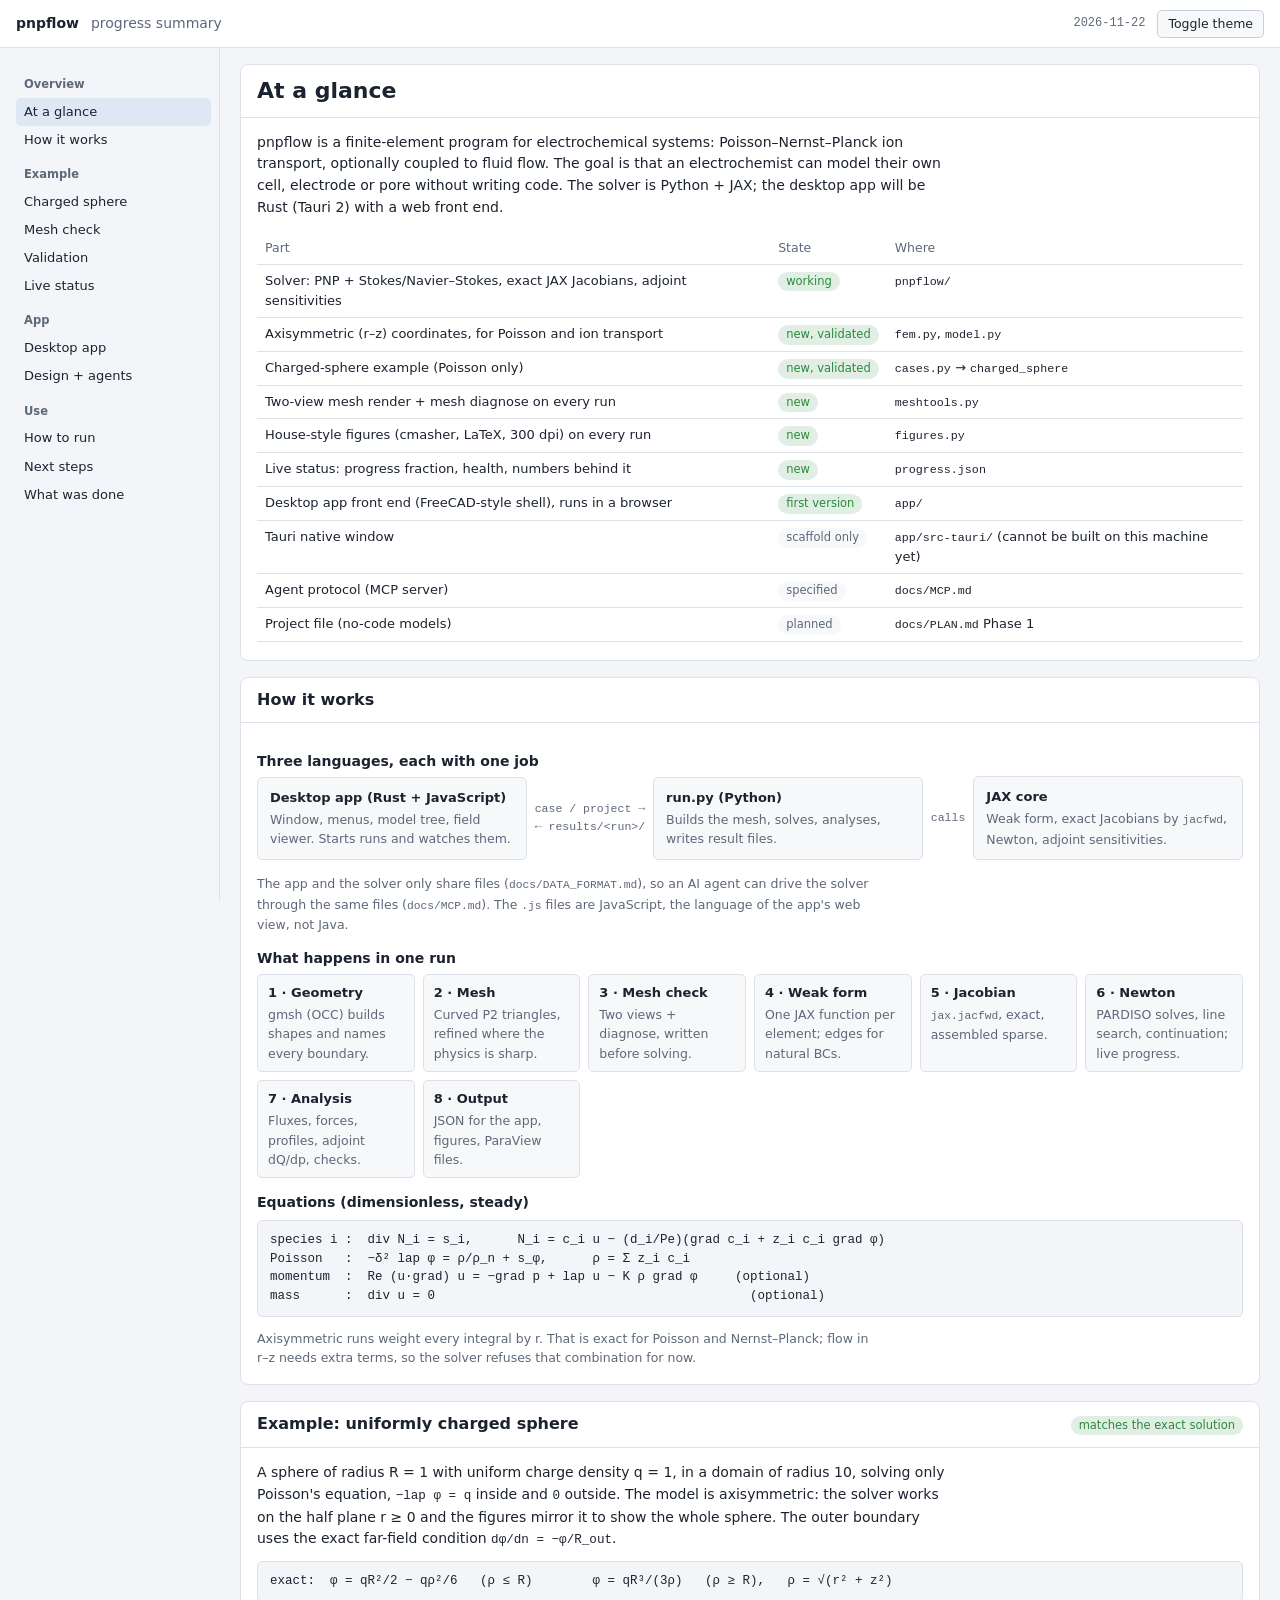
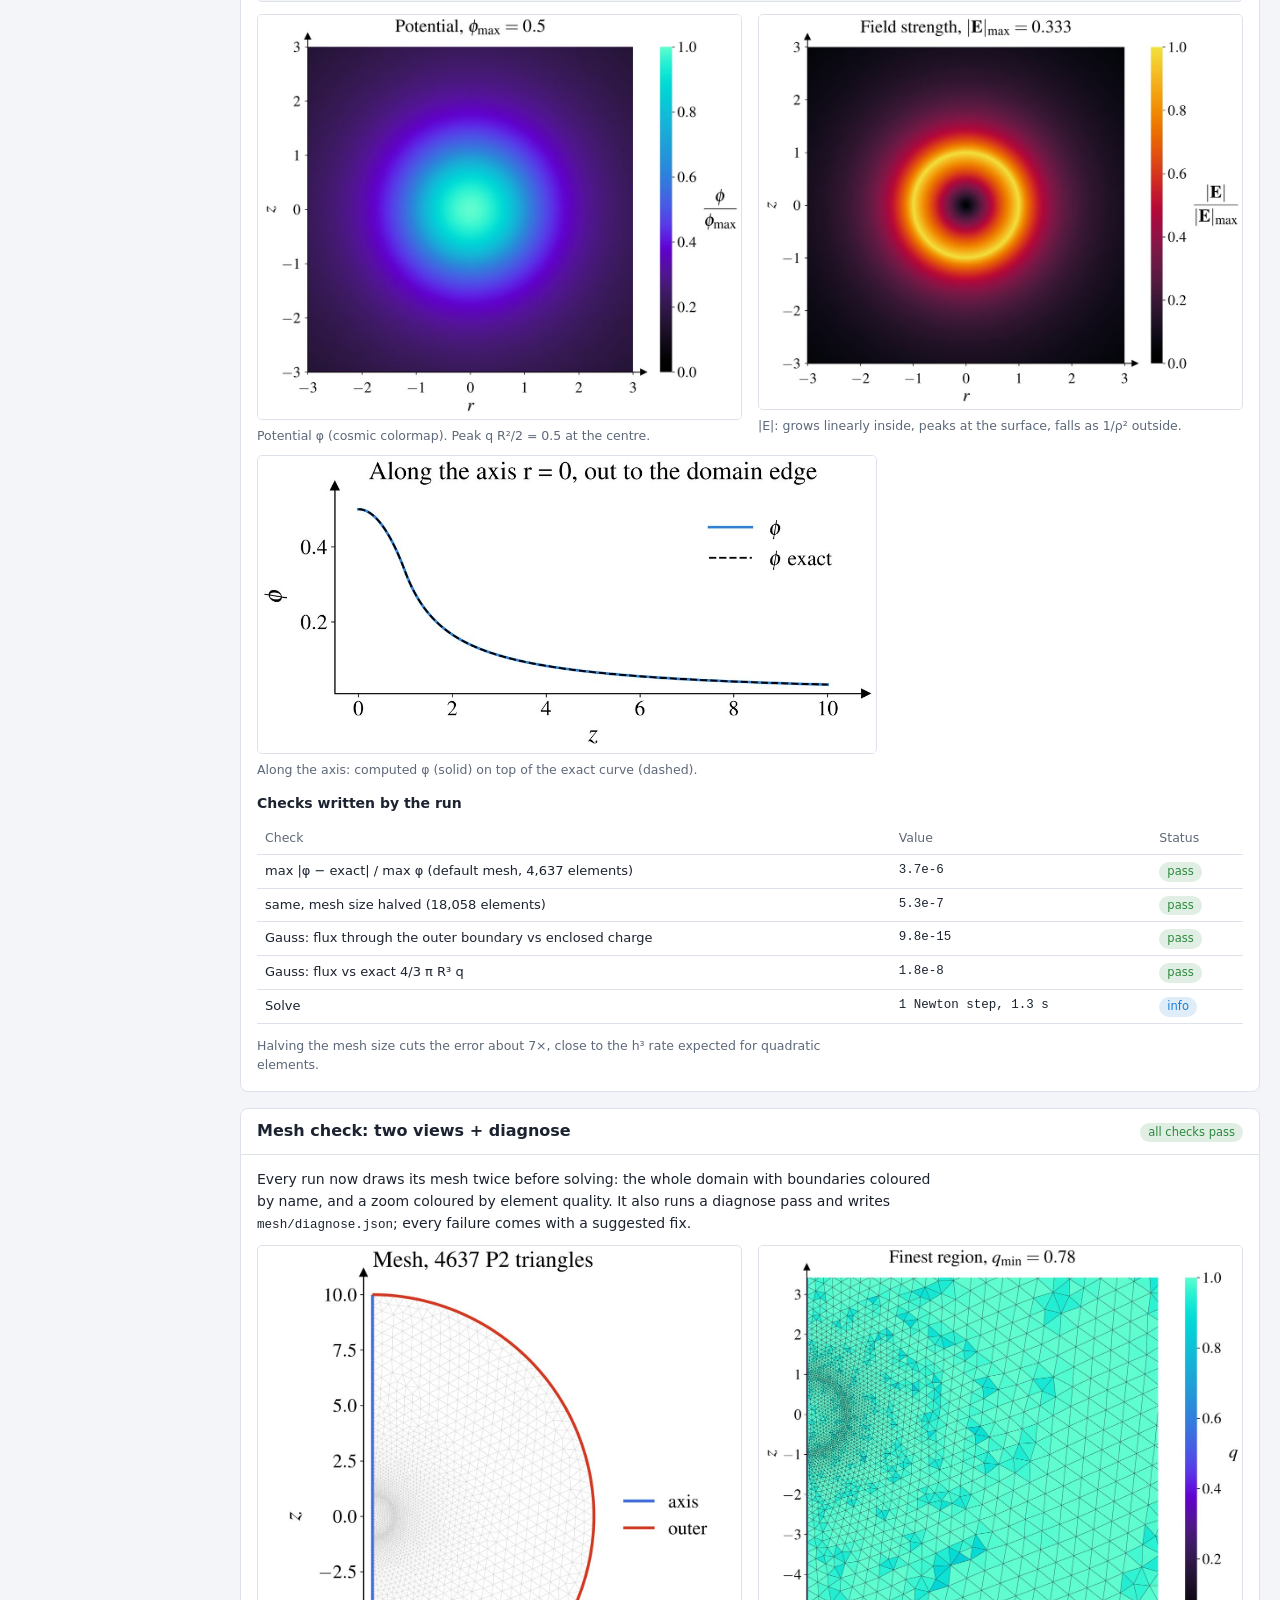
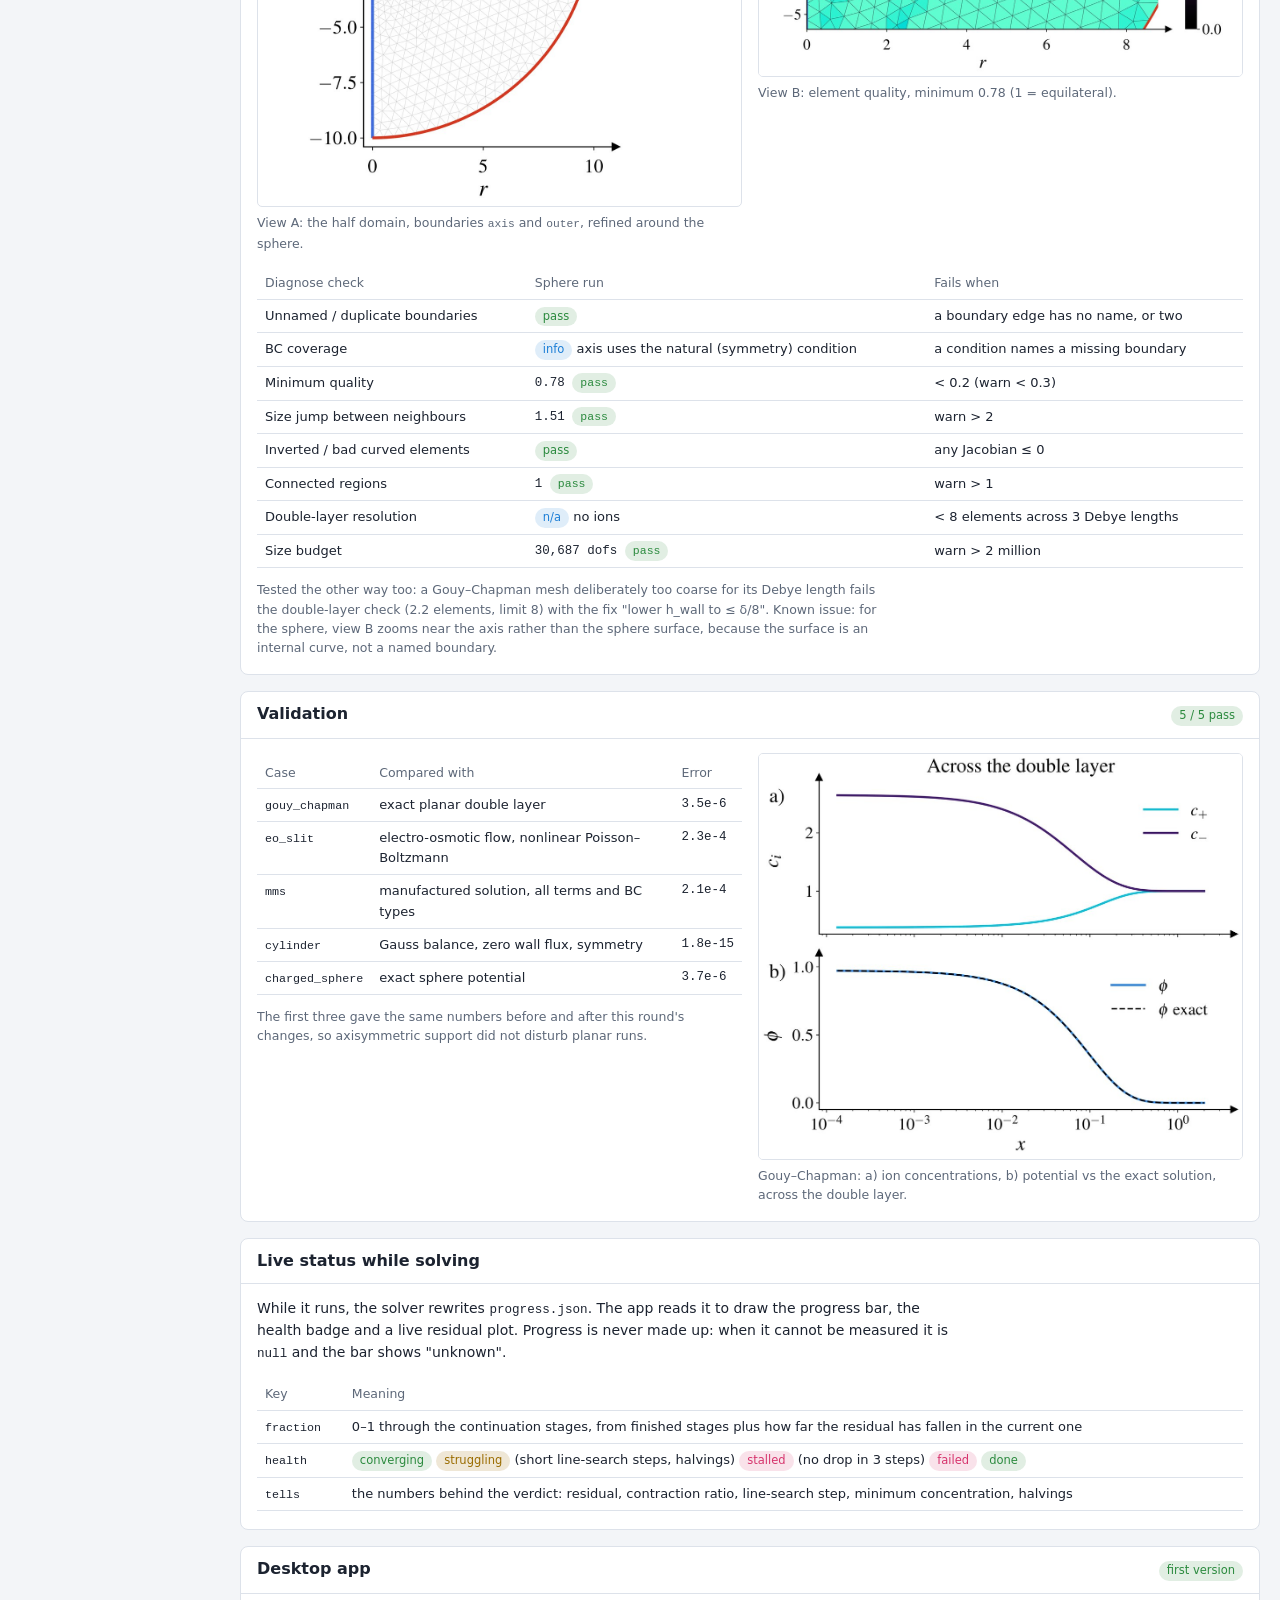
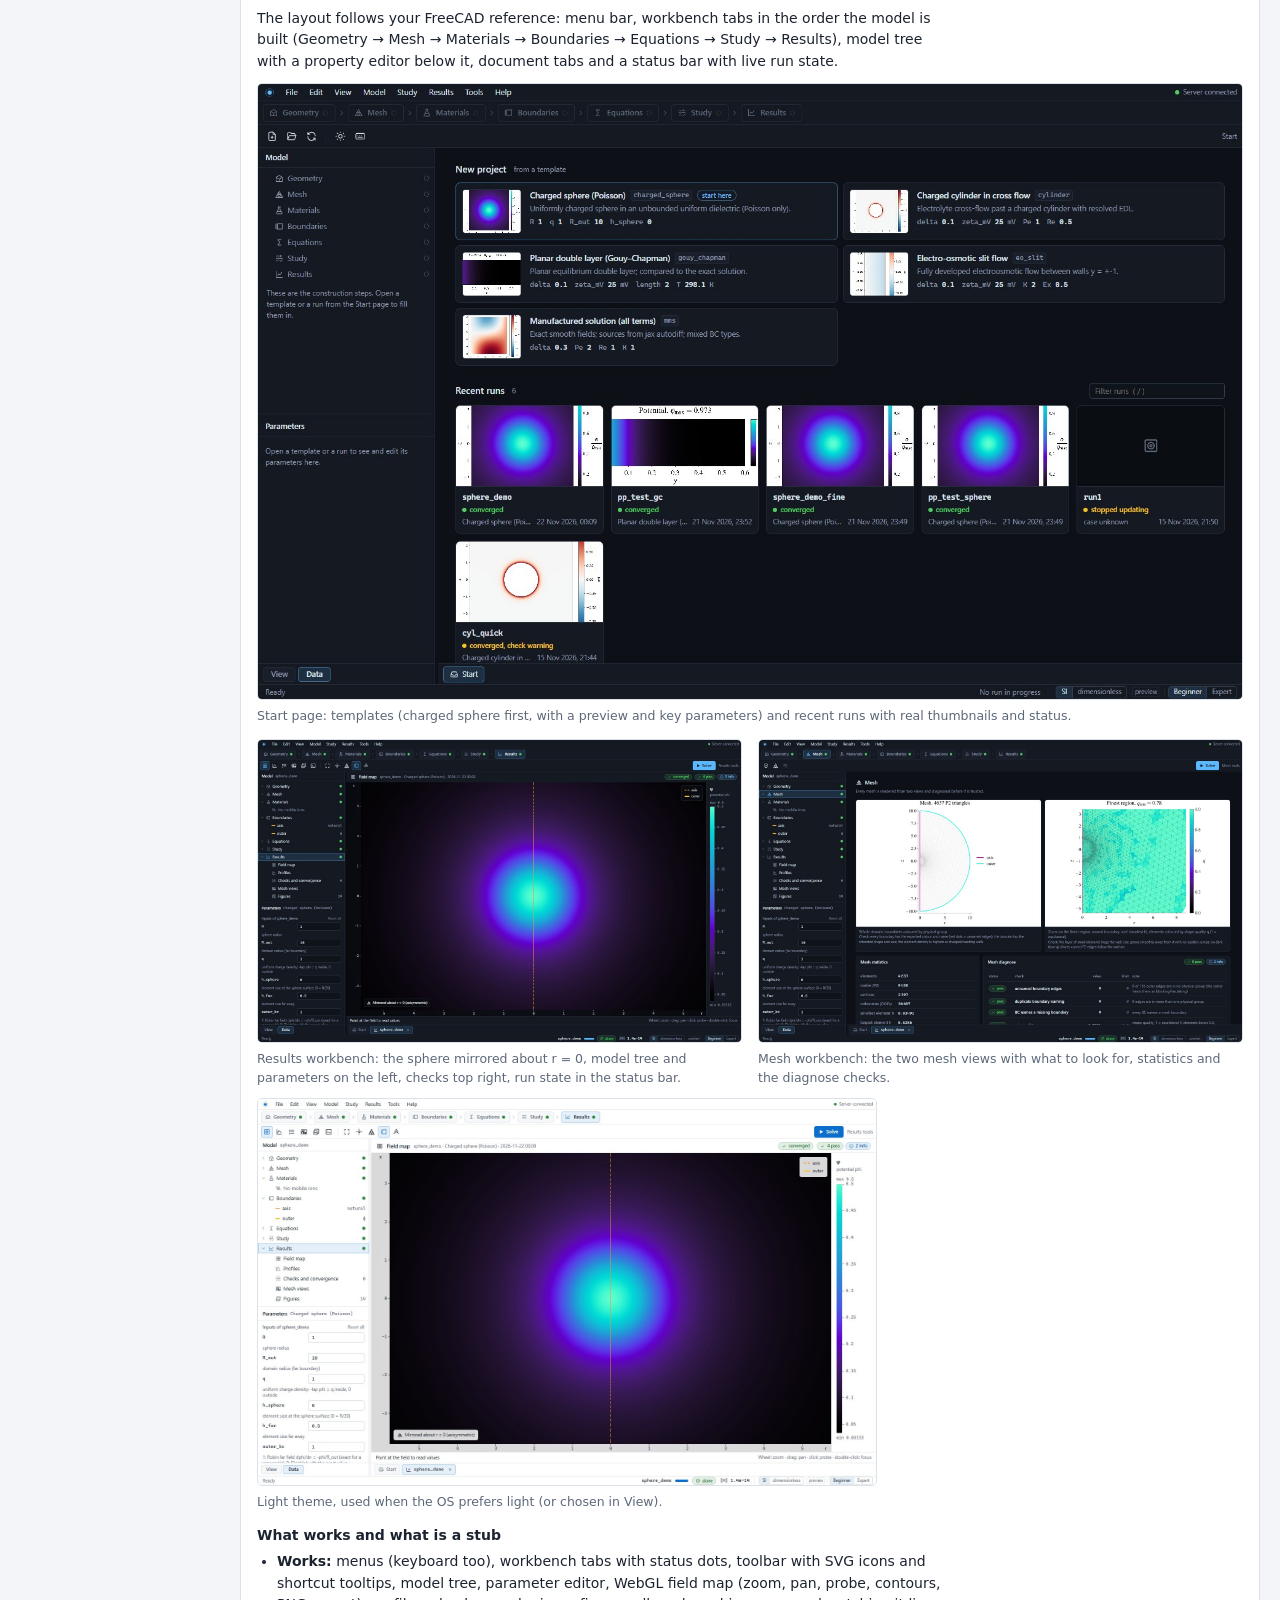
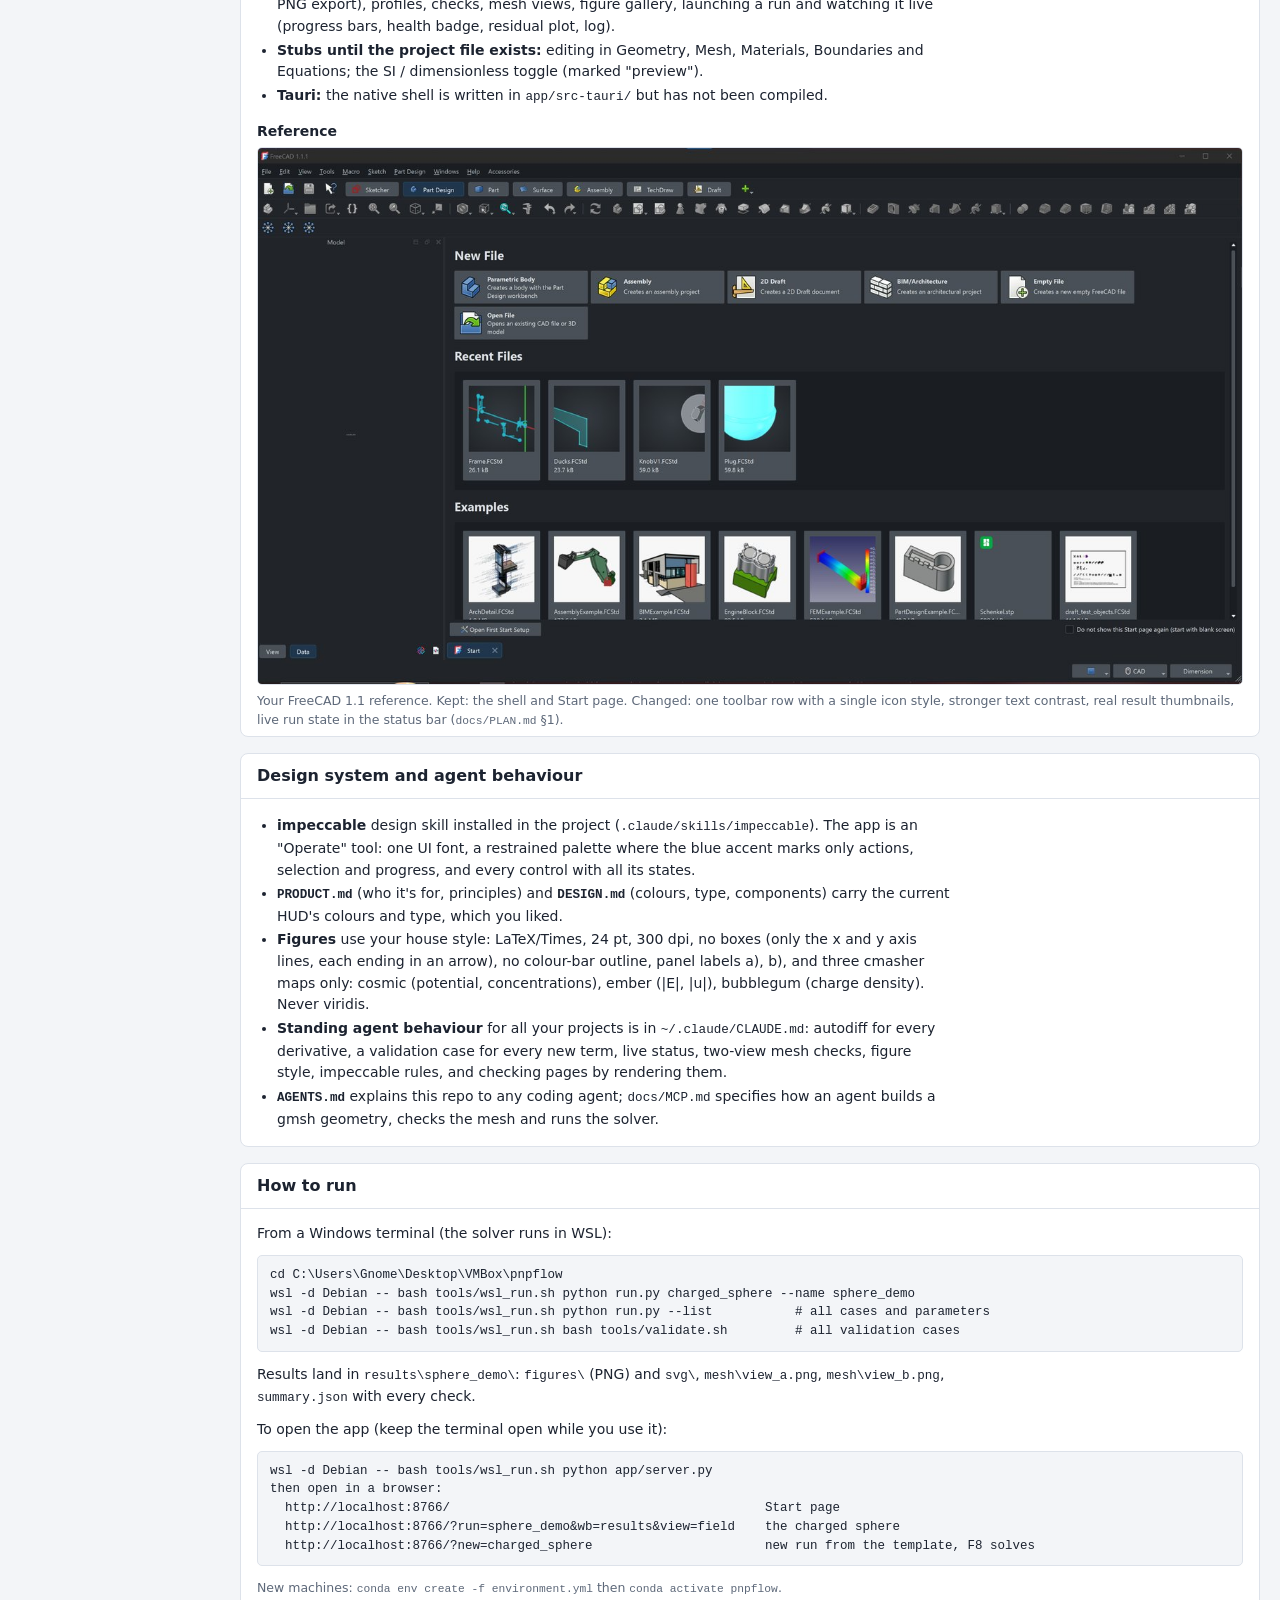
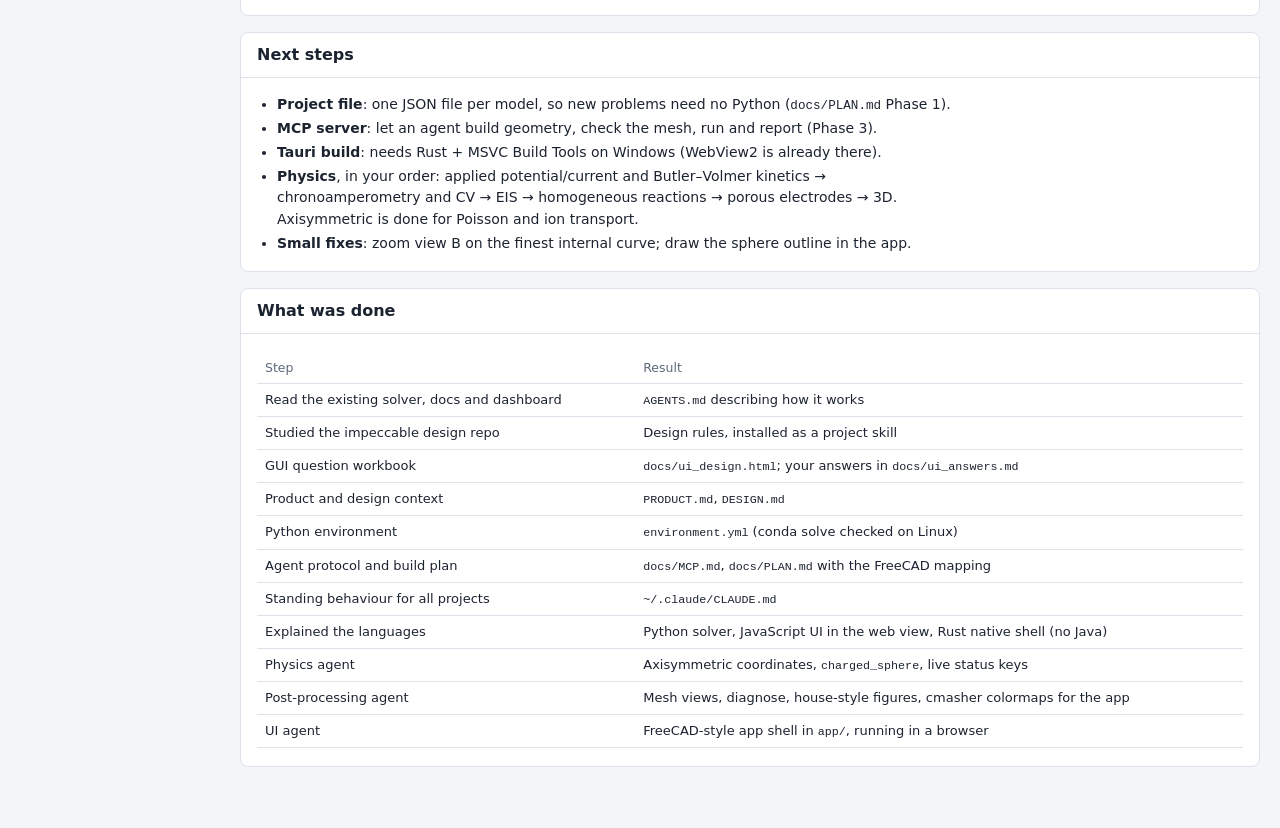
==== docs/summary.html @ c5db252d "webserve mesher pnp test created" ====
<!doctype html>
<html lang="en">
<head>
<meta charset="utf-8">
<meta name="viewport" content="width=device-width, initial-scale=1">
<title>pnpflow progress summary</title>
<style>
/* Tokens from DESIGN.md (dark default, light when the OS prefers light) */
:root {
  --font: Inter, "Segoe UI Variable", "Segoe UI", system-ui, -apple-system, sans-serif;
  --mono: "JetBrains Mono", "Cascadia Mono", "SF Mono", Consolas, monospace;
  --bg: #0d1016; --surface: #141922; --raised: #1a202b; --hover: #212836;
  --border: #252c39; --border-strong: #343d4e;
  --text: #dfe5ee; --dim: #8b96a8; --faint: #5d6778;
  --accent: #5cb8ff; --accent-ink: #06121f; --accent-soft: rgba(92,184,255,.13);
  --ok: #51cf66; --warn: #fcc419; --bad: #ff6b6b; --info: #74c0fc;
  --figure-bg: #ffffff;
  color-scheme: dark;
}
@media (prefers-color-scheme: light) {
  :root:not([data-theme="dark"]) {
    --bg: #f3f5f8; --surface: #ffffff; --raised: #f7f8fa; --hover: #edf0f5;
    --border: #dde2ea; --border-strong: #c7cfdb;
    --text: #1c2330; --dim: #5d6879; --faint: #98a2b2;
    --accent: #0b6fd0; --accent-ink: #ffffff; --accent-soft: rgba(11,111,208,.09);
    --ok: #2b8a3e; --warn: #9a6c00; --bad: #d6336c; --info: #1c7ed6;
    color-scheme: light;
  }
}
:root[data-theme="light"] {
  --bg: #f3f5f8; --surface: #ffffff; --raised: #f7f8fa; --hover: #edf0f5;
  --border: #dde2ea; --border-strong: #c7cfdb;
  --text: #1c2330; --dim: #5d6879; --faint: #98a2b2;
  --accent: #0b6fd0; --accent-ink: #ffffff; --accent-soft: rgba(11,111,208,.09);
  --ok: #2b8a3e; --warn: #9a6c00; --bad: #d6336c; --info: #1c7ed6;
  color-scheme: light;
}

* { box-sizing: border-box; }
html { scroll-behavior: smooth; -webkit-text-size-adjust: 100%; }
@media (prefers-reduced-motion: reduce) { html { scroll-behavior: auto; } * { transition: none !important; } }
body { margin: 0; background: var(--bg); color: var(--text); font: 14px/1.55 var(--font); font-variant-numeric: tabular-nums; }
a { color: var(--accent); }
code, .mono { font-family: var(--mono); font-size: 0.9em; }
pre { font-family: var(--mono); font-size: 12.5px; line-height: 1.5; background: var(--bg); border: 1px solid var(--border);
  border-radius: 5px; padding: 10px 12px; overflow-x: auto; margin: 8px 0 12px; }
h1, h2, h3 { margin: 0; line-height: 1.25; }
h1 { font-size: 22px; font-weight: 600; }
h2 { font-size: 16px; font-weight: 600; }
h3 { font-size: 14px; font-weight: 600; margin: 16px 0 6px; }
p { margin: 0 0 10px; max-width: 78ch; }
ul { margin: 0 0 10px; padding-left: 20px; max-width: 78ch; }
li { margin: 2px 0; }
.dim { color: var(--dim); }
.small { font-size: 12.5px; }

/* Shell: menu-bar-like header, left nav, panels */
.top { position: sticky; top: 0; z-index: 5; background: var(--surface); border-bottom: 1px solid var(--border);
  display: flex; align-items: center; gap: 12px; padding: 0 16px; height: 48px; }
.top .name { font-weight: 600; }
.top .sub { color: var(--dim); }
.top .date { margin-left: auto; color: var(--dim); font-family: var(--mono); font-size: 12px; }
.theme-btn { border: 1px solid var(--border-strong); background: var(--raised); color: var(--text); border-radius: 5px;
  height: 28px; padding: 0 10px; font: inherit; font-size: 12.5px; cursor: pointer; }
.theme-btn:hover { background: var(--hover); }
.theme-btn:focus-visible, .nav a:focus-visible, .shot:focus-visible { outline: 2px solid var(--accent); outline-offset: 2px; }

.layout { display: grid; grid-template-columns: 220px minmax(0, 1fr); max-width: 1320px; margin: 0 auto; }
.nav { position: sticky; top: 48px; align-self: start; height: calc(100vh - 48px); overflow-y: auto; padding: 16px 8px 24px 16px;
  border-right: 1px solid var(--border); }
.nav .grp { font-size: 11.5px; font-weight: 600; color: var(--dim); padding: 12px 8px 4px; }
.nav a { display: block; text-decoration: none; color: var(--text); padding: 4px 8px; border-radius: 5px; font-size: 13px; }
.nav a:hover { background: var(--hover); }
.nav a.on { background: var(--accent-soft); color: var(--text); font-weight: 500; }
main { padding: 16px 20px 60px; min-width: 0; }
@media (max-width: 860px) {
  .layout { grid-template-columns: minmax(0, 1fr); }
  .nav { display: none; }
  main { padding: 12px 16px 48px; }
  .top .sub { display: none; }
}

.panel { background: var(--surface); border: 1px solid var(--border); border-radius: 8px; margin-bottom: 16px; scroll-margin-top: 64px; }
.panel > header { display: flex; align-items: baseline; gap: 10px; padding: 12px 16px; border-bottom: 1px solid var(--border); }
.panel > header .tag { margin-left: auto; }
.panel > .body { padding: 14px 16px 6px; }
.row { display: grid; grid-template-columns: repeat(auto-fit, minmax(300px, 1fr)); gap: 16px; align-items: start; margin-bottom: 10px; }

.tag { display: inline-block; font-size: 11.5px; font-weight: 500; padding: 1px 8px; border-radius: 999px; white-space: nowrap; }
.tag.ok { color: var(--ok); background: color-mix(in srgb, var(--ok) 14%, transparent); }
.tag.warn { color: var(--warn); background: color-mix(in srgb, var(--warn) 16%, transparent); }
.tag.bad { color: var(--bad); background: color-mix(in srgb, var(--bad) 14%, transparent); }
.tag.info { color: var(--info); background: color-mix(in srgb, var(--info) 14%, transparent); }
.tag.plain { color: var(--dim); background: var(--raised); }

table { border-collapse: collapse; width: 100%; font-size: 13px; margin: 4px 0 12px; }
th, td { text-align: left; padding: 6px 8px; border-bottom: 1px solid var(--border); vertical-align: top; }
th { color: var(--dim); font-weight: 500; font-size: 12.5px; }
td.num { font-family: var(--mono); font-size: 12.5px; white-space: nowrap; }
.table-wrap { overflow-x: auto; }

figure { margin: 0; }
.shot { display: block; width: 100%; padding: 0; border: 1px solid var(--border); border-radius: 5px; background: var(--figure-bg);
  cursor: zoom-in; overflow: hidden; }
.shot img { display: block; width: 100%; height: auto; max-height: 560px; object-fit: contain; }
.shot.app { background: var(--bg); }
.shot.app img { max-height: none; }
figcaption { font-size: 12.5px; color: var(--dim); margin-top: 6px; }

/* Pipeline */
.flow { display: grid; grid-template-columns: repeat(auto-fit, minmax(150px, 1fr)); gap: 8px; margin: 6px 0 14px; counter-reset: s; }
.flow div { border: 1px solid var(--border); border-radius: 5px; background: var(--raised); padding: 8px 10px; font-size: 12.5px; color: var(--dim); }
.flow b { display: block; color: var(--text); font-size: 13px; font-weight: 600; margin-bottom: 2px; }
.arch { display: grid; grid-template-columns: 1fr auto 1fr auto 1fr; gap: 8px; align-items: center; margin: 6px 0 14px; }
.arch .box { border: 1px solid var(--border); border-radius: 5px; background: var(--raised); padding: 10px 12px; font-size: 12.5px; color: var(--dim); }
.arch .box b { display: block; color: var(--text); font-size: 13px; margin-bottom: 2px; }
.arch .arr { font-family: var(--mono); font-size: 11.5px; color: var(--dim); text-align: center; }
@media (max-width: 760px) { .arch { grid-template-columns: 1fr; } }

.pending { border: 1px dashed var(--border-strong); border-radius: 5px; padding: 18px; color: var(--dim); text-align: center; }

dialog { border: 1px solid var(--border-strong); border-radius: 8px; padding: 0; background: var(--surface); max-width: 94vw; max-height: 92vh; }
dialog::backdrop { background: rgba(5, 8, 12, .7); }
dialog img { display: block; max-width: 94vw; max-height: 86vh; background: #fff; }
dialog p { margin: 0; padding: 8px 12px; font-size: 12.5px; color: var(--dim); }
</style>
</head>
<body>

<div class="top">
  <span class="name">pnpflow</span><span class="sub">progress summary</span>
  <span class="date">2026-11-22</span>
  <button class="theme-btn" id="theme" type="button">Toggle theme</button>
</div>

<div class="layout">
<nav class="nav" aria-label="Panels">
  <div class="grp">Overview</div>
  <a href="#glance">At a glance</a>
  <a href="#how">How it works</a>
  <div class="grp">Example</div>
  <a href="#sphere">Charged sphere</a>
  <a href="#mesh">Mesh check</a>
  <a href="#validation">Validation</a>
  <a href="#status">Live status</a>
  <div class="grp">App</div>
  <a href="#ui">Desktop app</a>
  <a href="#design">Design + agents</a>
  <div class="grp">Use</div>
  <a href="#run">How to run</a>
  <a href="#next">Next steps</a>
  <a href="#log">What was done</a>
</nav>

<main>

<section class="panel" id="glance">
  <header><h1>At a glance</h1></header>
  <div class="body">
    <p>pnpflow is a finite-element program for electrochemical systems: Poisson–Nernst–Planck ion
      transport, optionally coupled to fluid flow. The goal is that an electrochemist can model their own
      cell, electrode or pore without writing code. The solver is Python + JAX; the desktop app will be Rust (Tauri 2)
      with a web front end.</p>
    <div class="table-wrap"><table>
      <thead><tr><th>Part</th><th>State</th><th>Where</th></tr></thead>
      <tbody>
        <tr><td>Solver: PNP + Stokes/Navier–Stokes, exact JAX Jacobians, adjoint sensitivities</td><td><span class="tag ok">working</span></td><td><code>pnpflow/</code></td></tr>
        <tr><td>Axisymmetric (r–z) coordinates, for Poisson and ion transport</td><td><span class="tag ok">new, validated</span></td><td><code>fem.py</code>, <code>model.py</code></td></tr>
        <tr><td>Charged-sphere example (Poisson only)</td><td><span class="tag ok">new, validated</span></td><td><code>cases.py</code> → <code>charged_sphere</code></td></tr>
        <tr><td>Two-view mesh render + mesh diagnose on every run</td><td><span class="tag ok">new</span></td><td><code>meshtools.py</code></td></tr>
        <tr><td>House-style figures (cmasher, LaTeX, 300 dpi) on every run</td><td><span class="tag ok">new</span></td><td><code>figures.py</code></td></tr>
        <tr><td>Live status: progress fraction, health, numbers behind it</td><td><span class="tag ok">new</span></td><td><code>progress.json</code></td></tr>
        <tr><td>Desktop app front end (FreeCAD-style shell), runs in a browser</td><td><span class="tag ok">first version</span></td><td><code>app/</code></td></tr>
        <tr><td>Tauri native window</td><td><span class="tag plain">scaffold only</span></td><td><code>app/src-tauri/</code> (cannot be built on this machine yet)</td></tr>
        <tr><td>Agent protocol (MCP server)</td><td><span class="tag plain">specified</span></td><td><code>docs/MCP.md</code></td></tr>
        <tr><td>Project file (no-code models)</td><td><span class="tag plain">planned</span></td><td><code>docs/PLAN.md</code> Phase 1</td></tr>
      </tbody>
    </table></div>
  </div>
</section>

<section class="panel" id="how">
  <header><h2>How it works</h2></header>
  <div class="body">
    <h3>Three languages, each with one job</h3>
    <div class="arch">
      <div class="box"><b>Desktop app (Rust + JavaScript)</b>Window, menus, model tree, field viewer. Starts runs and watches them.</div>
      <div class="arr">case / project →<br>← results/&lt;run&gt;/</div>
      <div class="box"><b>run.py (Python)</b>Builds the mesh, solves, analyses, writes result files.</div>
      <div class="arr">calls</div>
      <div class="box"><b>JAX core</b>Weak form, exact Jacobians by <code>jacfwd</code>, Newton, adjoint sensitivities.</div>
    </div>
    <p class="dim small">The app and the solver only share files (<code>docs/DATA_FORMAT.md</code>), so an AI agent can drive the
      solver through the same files (<code>docs/MCP.md</code>). The <code>.js</code> files are JavaScript, the language
      of the app's web view, not Java.</p>

    <h3>What happens in one run</h3>
    <div class="flow">
      <div><b>1 · Geometry</b>gmsh (OCC) builds shapes and names every boundary.</div>
      <div><b>2 · Mesh</b>Curved P2 triangles, refined where the physics is sharp.</div>
      <div><b>3 · Mesh check</b>Two views + diagnose, written before solving.</div>
      <div><b>4 · Weak form</b>One JAX function per element; edges for natural BCs.</div>
      <div><b>5 · Jacobian</b><code>jax.jacfwd</code>, exact, assembled sparse.</div>
      <div><b>6 · Newton</b>PARDISO solves, line search, continuation; live progress.</div>
      <div><b>7 · Analysis</b>Fluxes, forces, profiles, adjoint dQ/dp, checks.</div>
      <div><b>8 · Output</b>JSON for the app, figures, ParaView files.</div>
    </div>
    <h3>Equations (dimensionless, steady)</h3>
<pre>species i :  div N_i = s_i,      N_i = c_i u − (d_i/Pe)(grad c_i + z_i c_i grad φ)
Poisson   :  −δ² lap φ = ρ/ρ_n + s_φ,      ρ = Σ z_i c_i
momentum  :  Re (u·grad) u = −grad p + lap u − K ρ grad φ     (optional)
mass      :  div u = 0                                          (optional)</pre>
    <p class="dim small">Axisymmetric runs weight every integral by r. That is exact for Poisson and Nernst–Planck; flow in r–z
      needs extra terms, so the solver refuses that combination for now.</p>
  </div>
</section>

<section class="panel" id="sphere">
  <header><h2>Example: uniformly charged sphere</h2><span class="tag ok">matches the exact solution</span></header>
  <div class="body">
    <p>A sphere of radius R = 1 with uniform charge density q = 1, in a domain of radius 10, solving only
      Poisson's equation, <code>−lap φ = q</code> inside and <code>0</code> outside. The model is axisymmetric: the solver
      works on the half plane r ≥ 0 and the figures mirror it to show the whole sphere. The outer boundary uses the exact
      far-field condition <code>dφ/dn = −φ/R_out</code>.</p>
<pre>exact:  φ = qR²/2 − qρ²/6   (ρ ≤ R)        φ = qR³/(3ρ)   (ρ ≥ R),   ρ = √(r² + z²)</pre>
    <div class="row">
      <figure><button class="shot" type="button"><img src="summary_assets/sphere_phi.jpg" alt="Potential of the charged sphere, mirrored to a full disc" loading="lazy"></button>
        <figcaption>Potential φ (cosmic colormap). Peak q R²/2 = 0.5 at the centre.</figcaption></figure>
      <figure><button class="shot" type="button"><img src="summary_assets/sphere_E.jpg" alt="Electric field magnitude of the charged sphere" loading="lazy"></button>
        <figcaption>|E|: grows linearly inside, peaks at the surface, falls as 1/ρ² outside.</figcaption></figure>
    </div>
    <figure style="max-width:620px"><button class="shot" type="button"><img src="summary_assets/sphere_profile_axis.jpg" alt="Potential along the axis compared with the exact solution" loading="lazy"></button>
      <figcaption>Along the axis: computed φ (solid) on top of the exact curve (dashed).</figcaption></figure>
    <h3>Checks written by the run</h3>
    <div class="table-wrap"><table>
      <thead><tr><th>Check</th><th>Value</th><th>Status</th></tr></thead>
      <tbody>
        <tr><td>max |φ − exact| / max φ (default mesh, 4,637 elements)</td><td class="num">3.7e-6</td><td><span class="tag ok">pass</span></td></tr>
        <tr><td>same, mesh size halved (18,058 elements)</td><td class="num">5.3e-7</td><td><span class="tag ok">pass</span></td></tr>
        <tr><td>Gauss: flux through the outer boundary vs enclosed charge</td><td class="num">9.8e-15</td><td><span class="tag ok">pass</span></td></tr>
        <tr><td>Gauss: flux vs exact 4/3 π R³ q</td><td class="num">1.8e-8</td><td><span class="tag ok">pass</span></td></tr>
        <tr><td>Solve</td><td class="num">1 Newton step, 1.3 s</td><td><span class="tag info">info</span></td></tr>
      </tbody>
    </table></div>
    <p class="dim small">Halving the mesh size cuts the error about 7×, close to the h³ rate expected for quadratic elements.</p>
  </div>
</section>

<section class="panel" id="mesh">
  <header><h2>Mesh check: two views + diagnose</h2><span class="tag ok">all checks pass</span></header>
  <div class="body">
    <p>Every run now draws its mesh twice before solving: the whole domain with boundaries coloured by name, and a zoom
      coloured by element quality. It also runs a diagnose pass and writes <code>mesh/diagnose.json</code>; every failure
      comes with a suggested fix.</p>
    <div class="row">
      <figure><button class="shot" type="button"><img src="summary_assets/sphere_mesh_a.jpg" alt="Whole mesh with the axis and outer boundary coloured" loading="lazy"></button>
        <figcaption>View A: the half domain, boundaries <code>axis</code> and <code>outer</code>, refined around the sphere.</figcaption></figure>
      <figure><button class="shot" type="button"><img src="summary_assets/sphere_mesh_b.jpg" alt="Zoom on the mesh coloured by element quality" loading="lazy"></button>
        <figcaption>View B: element quality, minimum 0.78 (1 = equilateral).</figcaption></figure>
    </div>
    <div class="table-wrap"><table>
      <thead><tr><th>Diagnose check</th><th>Sphere run</th><th>Fails when</th></tr></thead>
      <tbody>
        <tr><td>Unnamed / duplicate boundaries</td><td><span class="tag ok">pass</span></td><td>a boundary edge has no name, or two</td></tr>
        <tr><td>BC coverage</td><td><span class="tag info">info</span> axis uses the natural (symmetry) condition</td><td>a condition names a missing boundary</td></tr>
        <tr><td>Minimum quality</td><td class="num">0.78 <span class="tag ok">pass</span></td><td>&lt; 0.2 (warn &lt; 0.3)</td></tr>
        <tr><td>Size jump between neighbours</td><td class="num">1.51 <span class="tag ok">pass</span></td><td>warn &gt; 2</td></tr>
        <tr><td>Inverted / bad curved elements</td><td><span class="tag ok">pass</span></td><td>any Jacobian ≤ 0</td></tr>
        <tr><td>Connected regions</td><td class="num">1 <span class="tag ok">pass</span></td><td>warn &gt; 1</td></tr>
        <tr><td>Double-layer resolution</td><td><span class="tag info">n/a</span> no ions</td><td>&lt; 8 elements across 3 Debye lengths</td></tr>
        <tr><td>Size budget</td><td class="num">30,687 dofs <span class="tag ok">pass</span></td><td>warn &gt; 2 million</td></tr>
      </tbody>
    </table></div>
    <p class="dim small">Tested the other way too: a Gouy–Chapman mesh deliberately too coarse for its Debye length fails the
      double-layer check (2.2 elements, limit 8) with the fix "lower h_wall to ≤ δ/8". Known issue: for the sphere,
      view B zooms near the axis rather than the sphere surface, because the surface is an internal curve, not a named
      boundary.</p>
  </div>
</section>

<section class="panel" id="validation">
  <header><h2>Validation</h2><span class="tag ok">5 / 5 pass</span></header>
  <div class="body">
    <div class="row">
      <div class="table-wrap"><table>
        <thead><tr><th>Case</th><th>Compared with</th><th>Error</th></tr></thead>
        <tbody>
          <tr><td><code>gouy_chapman</code></td><td>exact planar double layer</td><td class="num">3.5e-6</td></tr>
          <tr><td><code>eo_slit</code></td><td>electro-osmotic flow, nonlinear Poisson–Boltzmann</td><td class="num">2.3e-4</td></tr>
          <tr><td><code>mms</code></td><td>manufactured solution, all terms and BC types</td><td class="num">2.1e-4</td></tr>
          <tr><td><code>cylinder</code></td><td>Gauss balance, zero wall flux, symmetry</td><td class="num">1.8e-15</td></tr>
          <tr><td><code>charged_sphere</code></td><td>exact sphere potential</td><td class="num">3.7e-6</td></tr>
        </tbody>
      </table>
      <p class="dim small">The first three gave the same numbers before and after this round's changes, so axisymmetric support
        did not disturb planar runs.</p></div>
      <figure><button class="shot" type="button"><img src="summary_assets/gc_profile.jpg" alt="Ion concentrations and potential across the double layer" loading="lazy"></button>
        <figcaption>Gouy–Chapman: a) ion concentrations, b) potential vs the exact solution, across the double layer.</figcaption></figure>
    </div>
  </div>
</section>

<section class="panel" id="status">
  <header><h2>Live status while solving</h2></header>
  <div class="body">
    <p>While it runs, the solver rewrites <code>progress.json</code>. The app reads it to draw the progress bar, the health badge
      and a live residual plot. Progress is never made up: when it cannot be measured it is <code>null</code> and the bar
      shows "unknown".</p>
    <div class="table-wrap"><table>
      <thead><tr><th>Key</th><th>Meaning</th></tr></thead>
      <tbody>
        <tr><td><code>fraction</code></td><td>0–1 through the continuation stages, from finished stages plus how far the residual has fallen in the current one</td></tr>
        <tr><td><code>health</code></td><td><span class="tag ok">converging</span> <span class="tag warn">struggling</span> (short line-search steps, halvings) <span class="tag bad">stalled</span> (no drop in 3 steps) <span class="tag bad">failed</span> <span class="tag ok">done</span></td></tr>
        <tr><td><code>tells</code></td><td>the numbers behind the verdict: residual, contraction ratio, line-search step, minimum concentration, halvings</td></tr>
      </tbody>
    </table></div>
  </div>
</section>

<section class="panel" id="ui">
  <header><h2>Desktop app</h2><span class="tag ok">first version</span></header>
  <div class="body">
    <p>The layout follows your FreeCAD reference: menu bar, workbench tabs in the order the model is built
      (Geometry → Mesh → Materials → Boundaries → Equations → Study → Results), model tree with a property editor
      below it, document tabs and a status bar with live run state.</p>
    <figure><button class="shot app" type="button"><img src="summary_assets/ui_start.jpg" alt="Start page with templates and recent runs" loading="lazy"></button>
      <figcaption>Start page: templates (charged sphere first, with a preview and key parameters) and recent runs with real thumbnails and status.</figcaption></figure>
    <div class="row" style="margin-top:14px">
      <figure><button class="shot app" type="button"><img src="summary_assets/ui_sphere.jpg" alt="Results workbench showing the charged sphere potential" loading="lazy"></button>
        <figcaption>Results workbench: the sphere mirrored about r = 0, model tree and parameters on the left, checks top right, run state in the status bar.</figcaption></figure>
      <figure><button class="shot app" type="button"><img src="summary_assets/ui_mesh.jpg" alt="Mesh workbench with two mesh views and the diagnose table" loading="lazy"></button>
        <figcaption>Mesh workbench: the two mesh views with what to look for, statistics and the diagnose checks.</figcaption></figure>
    </div>
    <figure style="max-width:620px"><button class="shot app" type="button"><img src="summary_assets/ui_sphere_light.jpg" alt="The same view in the light theme" loading="lazy"></button>
      <figcaption>Light theme, used when the OS prefers light (or chosen in View).</figcaption></figure>
    <h3>What works and what is a stub</h3>
    <ul>
      <li><b>Works:</b> menus (keyboard too), workbench tabs with status dots, toolbar with SVG icons and shortcut tooltips,
        model tree, parameter editor, WebGL field map (zoom, pan, probe, contours, PNG export), profiles, checks, mesh views,
        figure gallery, launching a run and watching it live (progress bars, health badge, residual plot, log).</li>
      <li><b>Stubs until the project file exists:</b> editing in Geometry, Mesh, Materials, Boundaries and Equations; the
        SI / dimensionless toggle (marked "preview").</li>
      <li><b>Tauri:</b> the native shell is written in <code>app/src-tauri/</code> but has not been compiled.</li>
    </ul>
    <h3>Reference</h3>
    <figure><button class="shot app" type="button"><img src="summary_assets/freecad_reference.jpg" alt="FreeCAD 1.1 start page in a dark theme" loading="lazy"></button>
      <figcaption>Your FreeCAD 1.1 reference. Kept: the shell and Start page. Changed: one toolbar row with a single icon style,
        stronger text contrast, real result thumbnails, live run state in the status bar (<code>docs/PLAN.md</code> §1).</figcaption></figure>
  </div>
</section>

<section class="panel" id="design">
  <header><h2>Design system and agent behaviour</h2></header>
  <div class="body">
    <ul>
      <li><b>impeccable</b> design skill installed in the project (<code>.claude/skills/impeccable</code>). The app is an
        "Operate" tool: one UI font, a restrained palette where the blue accent marks only actions, selection and progress,
        and every control with all its states.</li>
      <li><b><code>PRODUCT.md</code></b> (who it's for, principles) and <b><code>DESIGN.md</code></b> (colours, type, components)
        carry the current HUD's colours and type, which you liked.</li>
      <li><b>Figures</b> use your house style: LaTeX/Times, 24 pt, 300 dpi, no boxes (only the x and y axis lines, each
        ending in an arrow), no colour-bar outline, panel labels a), b), and three cmasher maps only: cosmic (potential,
        concentrations), ember (|E|, |u|), bubblegum (charge density). Never viridis.</li>
      <li><b>Standing agent behaviour</b> for all your projects is in <code>~/.claude/CLAUDE.md</code>: autodiff for every
        derivative, a validation case for every new term, live status, two-view mesh checks, figure style, impeccable rules,
        and checking pages by rendering them.</li>
      <li><b><code>AGENTS.md</code></b> explains this repo to any coding agent; <code>docs/MCP.md</code> specifies how an agent
        builds a gmsh geometry, checks the mesh and runs the solver.</li>
    </ul>
  </div>
</section>

<section class="panel" id="run">
  <header><h2>How to run</h2></header>
  <div class="body">
    <p>From a Windows terminal (the solver runs in WSL):</p>
<pre>cd C:\Users\Gnome\Desktop\VMBox\pnpflow
wsl -d Debian -- bash tools/wsl_run.sh python run.py charged_sphere --name sphere_demo
wsl -d Debian -- bash tools/wsl_run.sh python run.py --list           # all cases and parameters
wsl -d Debian -- bash tools/wsl_run.sh bash tools/validate.sh         # all validation cases</pre>
    <p>Results land in <code>results\sphere_demo\</code>: <code>figures\</code> (PNG) and <code>svg\</code>,
      <code>mesh\view_a.png</code>, <code>mesh\view_b.png</code>, <code>summary.json</code> with every check.</p>
    <p>To open the app (keep the terminal open while you use it):</p>
<pre>wsl -d Debian -- bash tools/wsl_run.sh python app/server.py
then open in a browser:
  http://localhost:8766/                                          Start page
  http://localhost:8766/?run=sphere_demo&amp;wb=results&amp;view=field    the charged sphere
  http://localhost:8766/?new=charged_sphere                       new run from the template, F8 solves</pre>
    <p class="dim small">New machines: <code>conda env create -f environment.yml</code> then <code>conda activate pnpflow</code>.</p>
  </div>
</section>

<section class="panel" id="next">
  <header><h2>Next steps</h2></header>
  <div class="body">
    <ul>
      <li><b>Project file</b>: one JSON file per model, so new problems need no Python (<code>docs/PLAN.md</code> Phase 1).</li>
      <li><b>MCP server</b>: let an agent build geometry, check the mesh, run and report (Phase 3).</li>
      <li><b>Tauri build</b>: needs Rust + MSVC Build Tools on Windows (WebView2 is already there).</li>
      <li><b>Physics</b>, in your order: applied potential/current and Butler–Volmer kinetics → chronoamperometry and CV →
        EIS → homogeneous reactions → porous electrodes → 3D. Axisymmetric is done for Poisson and ion transport.</li>
      <li><b>Small fixes</b>: zoom view B on the finest internal curve; draw the sphere outline in the app.</li>
    </ul>
  </div>
</section>

<section class="panel" id="log">
  <header><h2>What was done</h2></header>
  <div class="body">
    <div class="table-wrap"><table>
      <thead><tr><th>Step</th><th>Result</th></tr></thead>
      <tbody>
        <tr><td>Read the existing solver, docs and dashboard</td><td><code>AGENTS.md</code> describing how it works</td></tr>
        <tr><td>Studied the impeccable design repo</td><td>Design rules, installed as a project skill</td></tr>
        <tr><td>GUI question workbook</td><td><code>docs/ui_design.html</code>; your answers in <code>docs/ui_answers.md</code></td></tr>
        <tr><td>Product and design context</td><td><code>PRODUCT.md</code>, <code>DESIGN.md</code></td></tr>
        <tr><td>Python environment</td><td><code>environment.yml</code> (conda solve checked on Linux)</td></tr>
        <tr><td>Agent protocol and build plan</td><td><code>docs/MCP.md</code>, <code>docs/PLAN.md</code> with the FreeCAD mapping</td></tr>
        <tr><td>Standing behaviour for all projects</td><td><code>~/.claude/CLAUDE.md</code></td></tr>
        <tr><td>Explained the languages</td><td>Python solver, JavaScript UI in the web view, Rust native shell (no Java)</td></tr>
        <tr><td>Physics agent</td><td>Axisymmetric coordinates, <code>charged_sphere</code>, live status keys</td></tr>
        <tr><td>Post-processing agent</td><td>Mesh views, diagnose, house-style figures, cmasher colormaps for the app</td></tr>
        <tr><td>UI agent</td><td>FreeCAD-style app shell in <code>app/</code>, running in a browser</td></tr>
      </tbody>
    </table></div>
  </div>
</section>

</main>
</div>

<dialog id="zoom" aria-label="Enlarged figure"><img alt=""><p></p></dialog>

<script>
(function () {
  var root = document.documentElement;
  try { var t = localStorage.getItem("pnp-summary-theme"); if (t) root.dataset.theme = t; } catch (e) {}
  document.getElementById("theme").addEventListener("click", function () {
    var dark = root.dataset.theme ? root.dataset.theme === "dark" : !matchMedia("(prefers-color-scheme: light)").matches;
    root.dataset.theme = dark ? "light" : "dark";
    try { localStorage.setItem("pnp-summary-theme", root.dataset.theme); } catch (e) {}
  });

  var dlg = document.getElementById("zoom");
  document.querySelectorAll(".shot").forEach(function (b) {
    b.addEventListener("click", function () {
      var img = b.querySelector("img");
      dlg.querySelector("img").src = img.src;
      dlg.querySelector("img").alt = img.alt;
      var cap = b.parentElement.querySelector("figcaption");
      dlg.querySelector("p").textContent = cap ? cap.textContent : "";
      dlg.showModal();
    });
  });
  dlg.addEventListener("click", function () { dlg.close(); });

  var links = Array.prototype.slice.call(document.querySelectorAll(".nav a"));
  var obs = new IntersectionObserver(function (entries) {
    entries.forEach(function (en) {
      if (!en.isIntersecting) return;
      links.forEach(function (a) { a.classList.toggle("on", a.getAttribute("href") === "#" + en.target.id); });
    });
  }, { rootMargin: "-50% 0px -45% 0px" });
  document.querySelectorAll(".panel").forEach(function (p) { obs.observe(p); });
})();
</script>
</body>
</html>
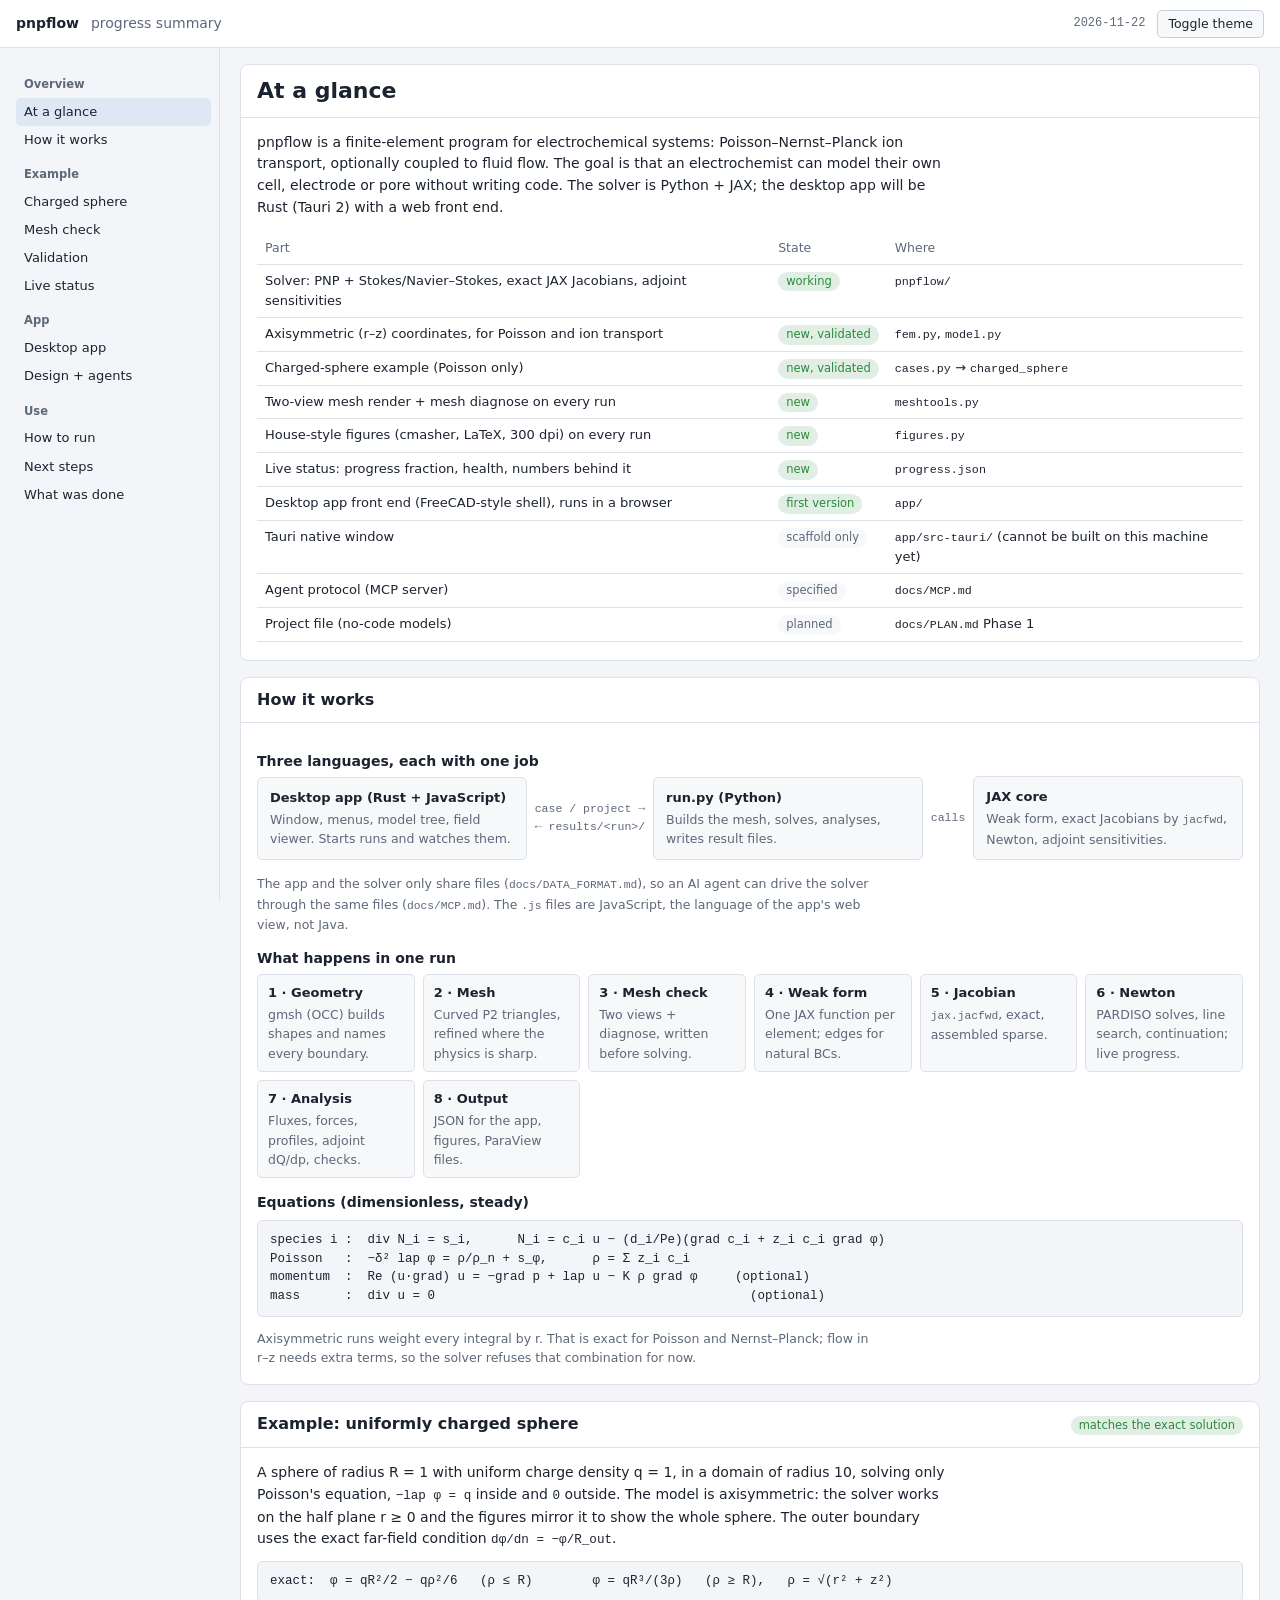
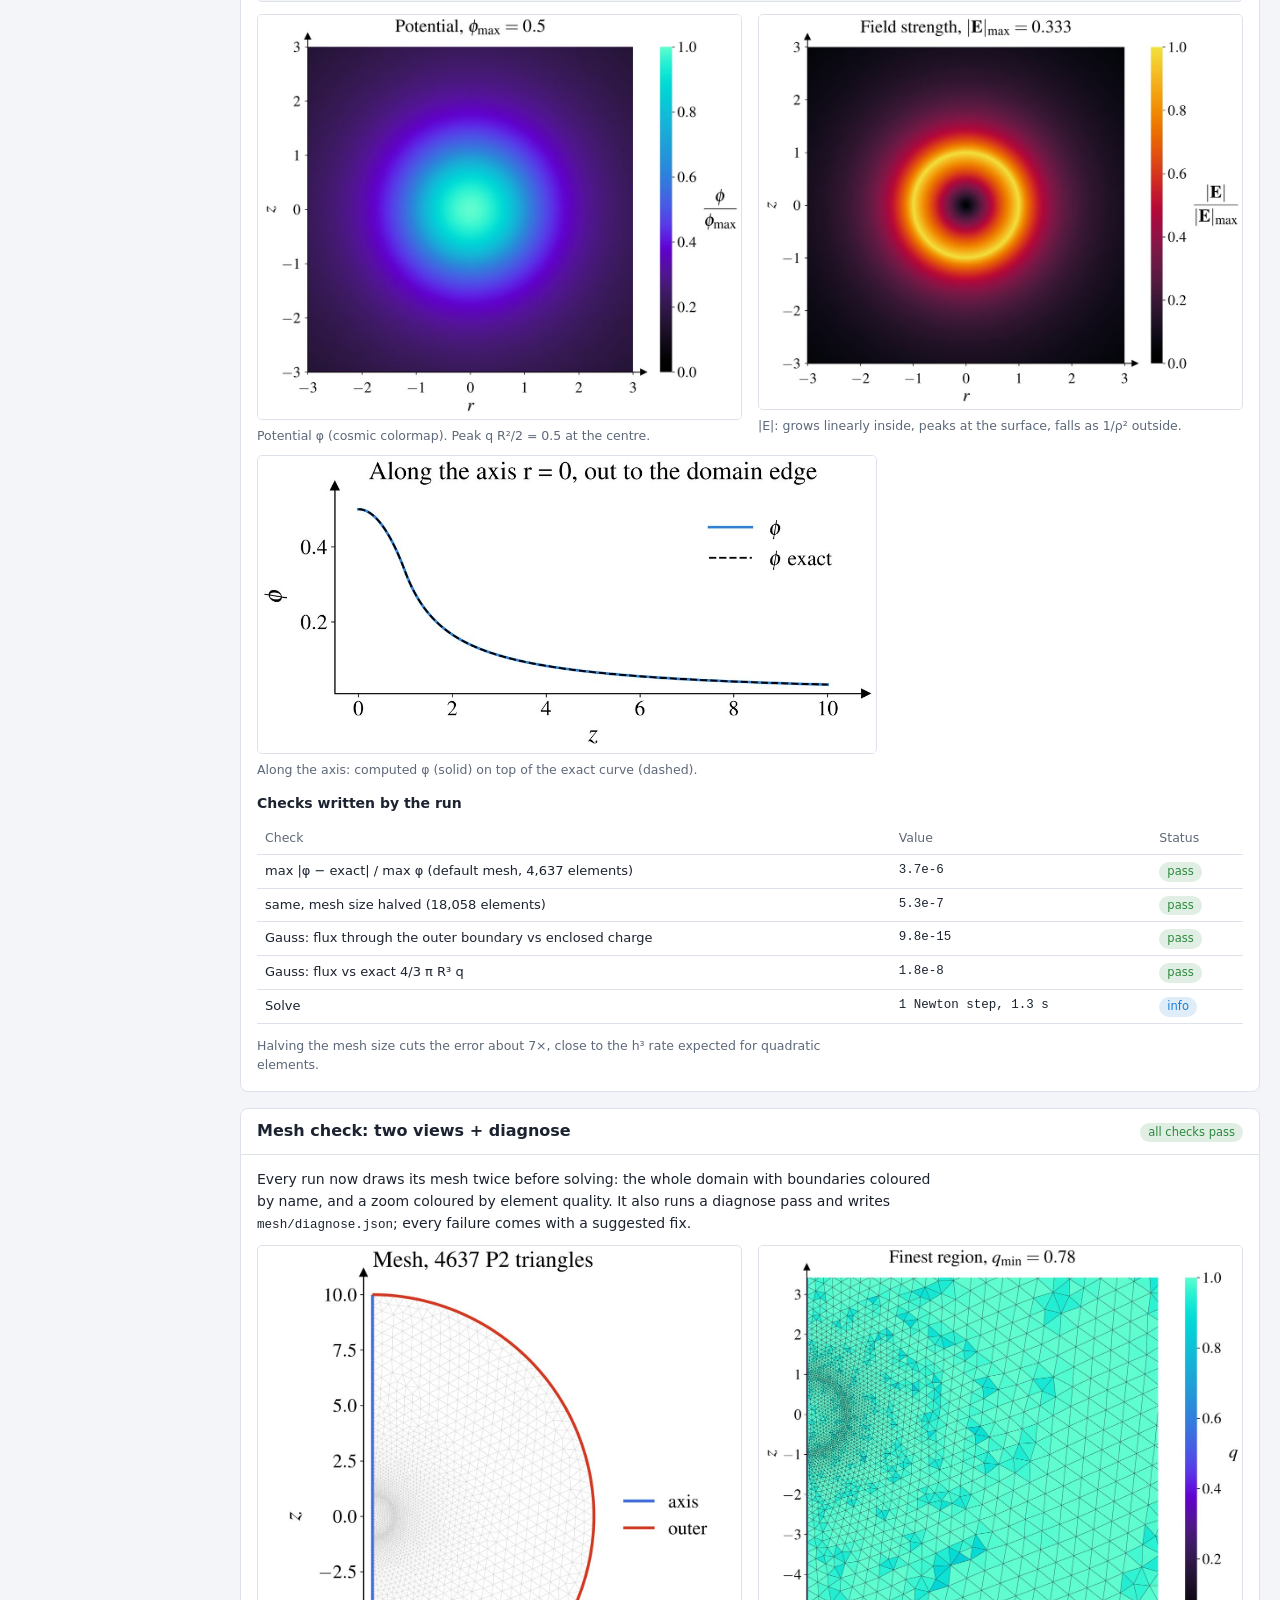
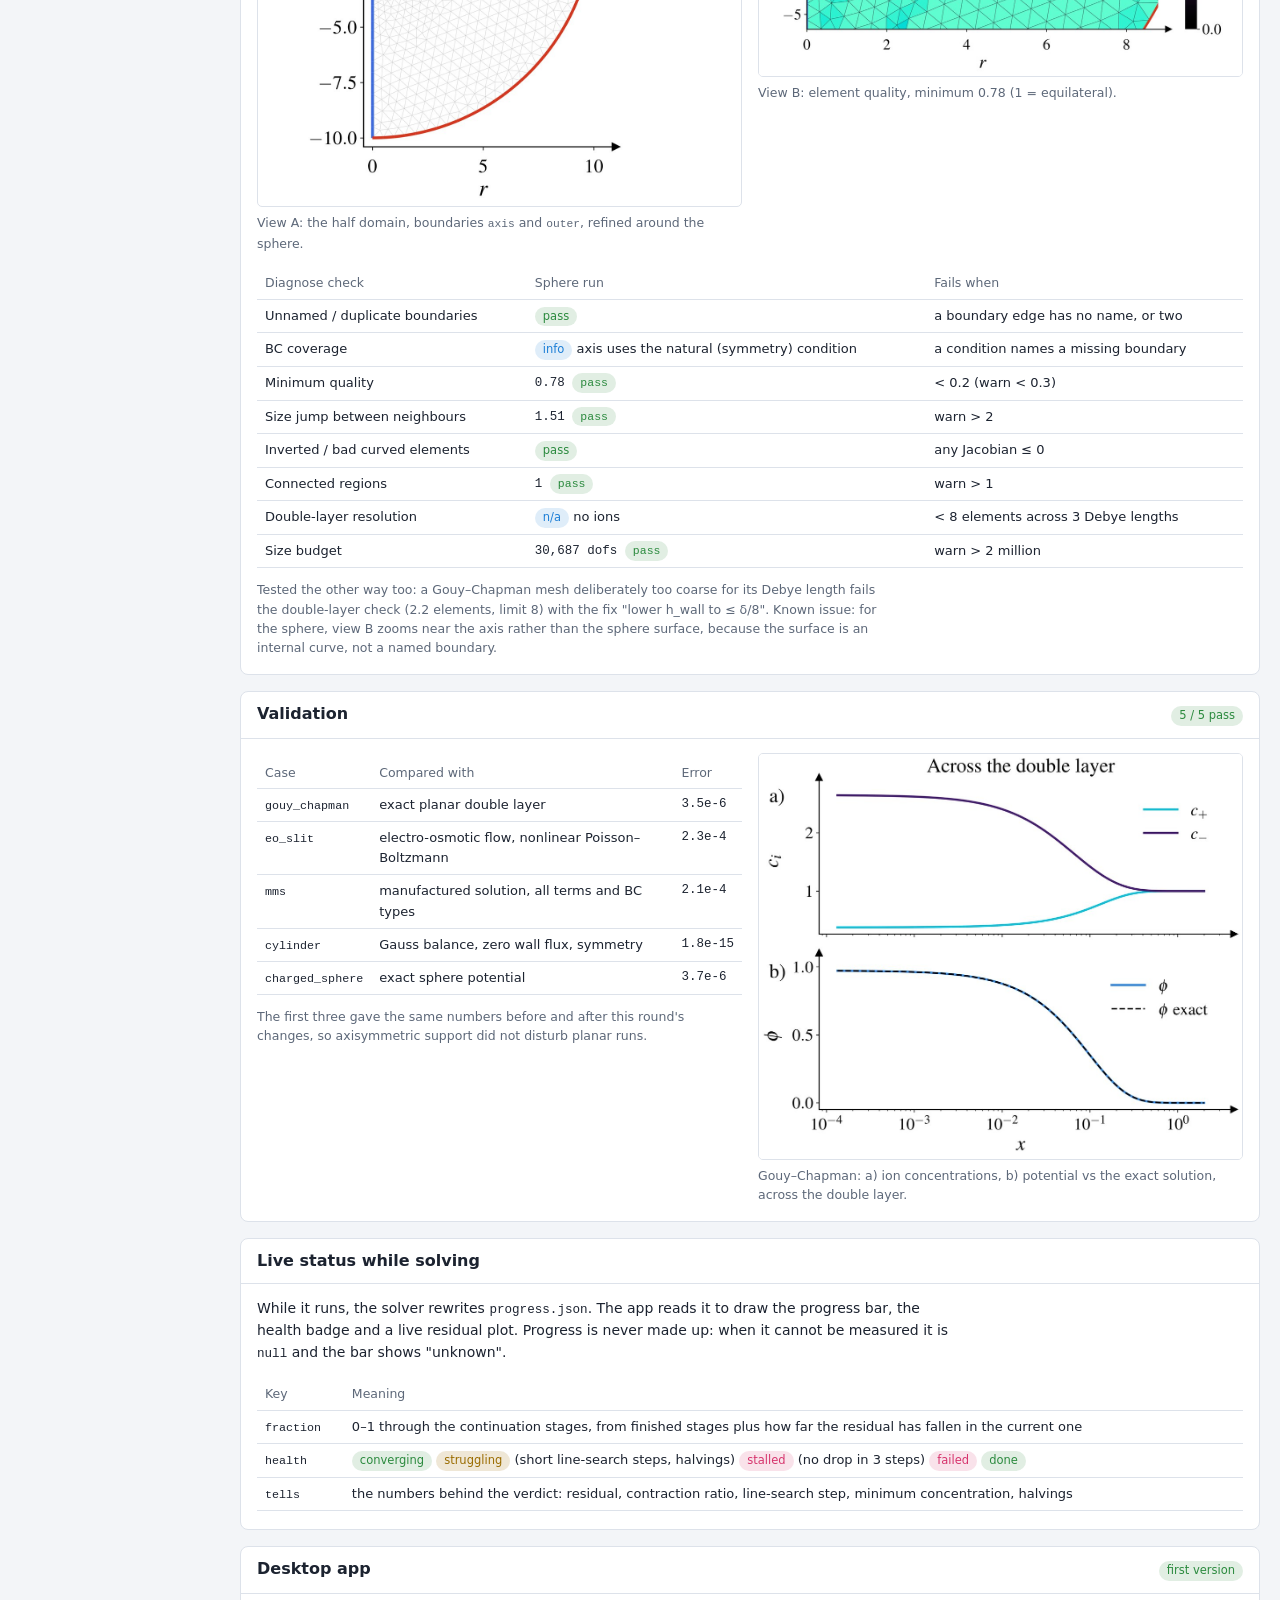
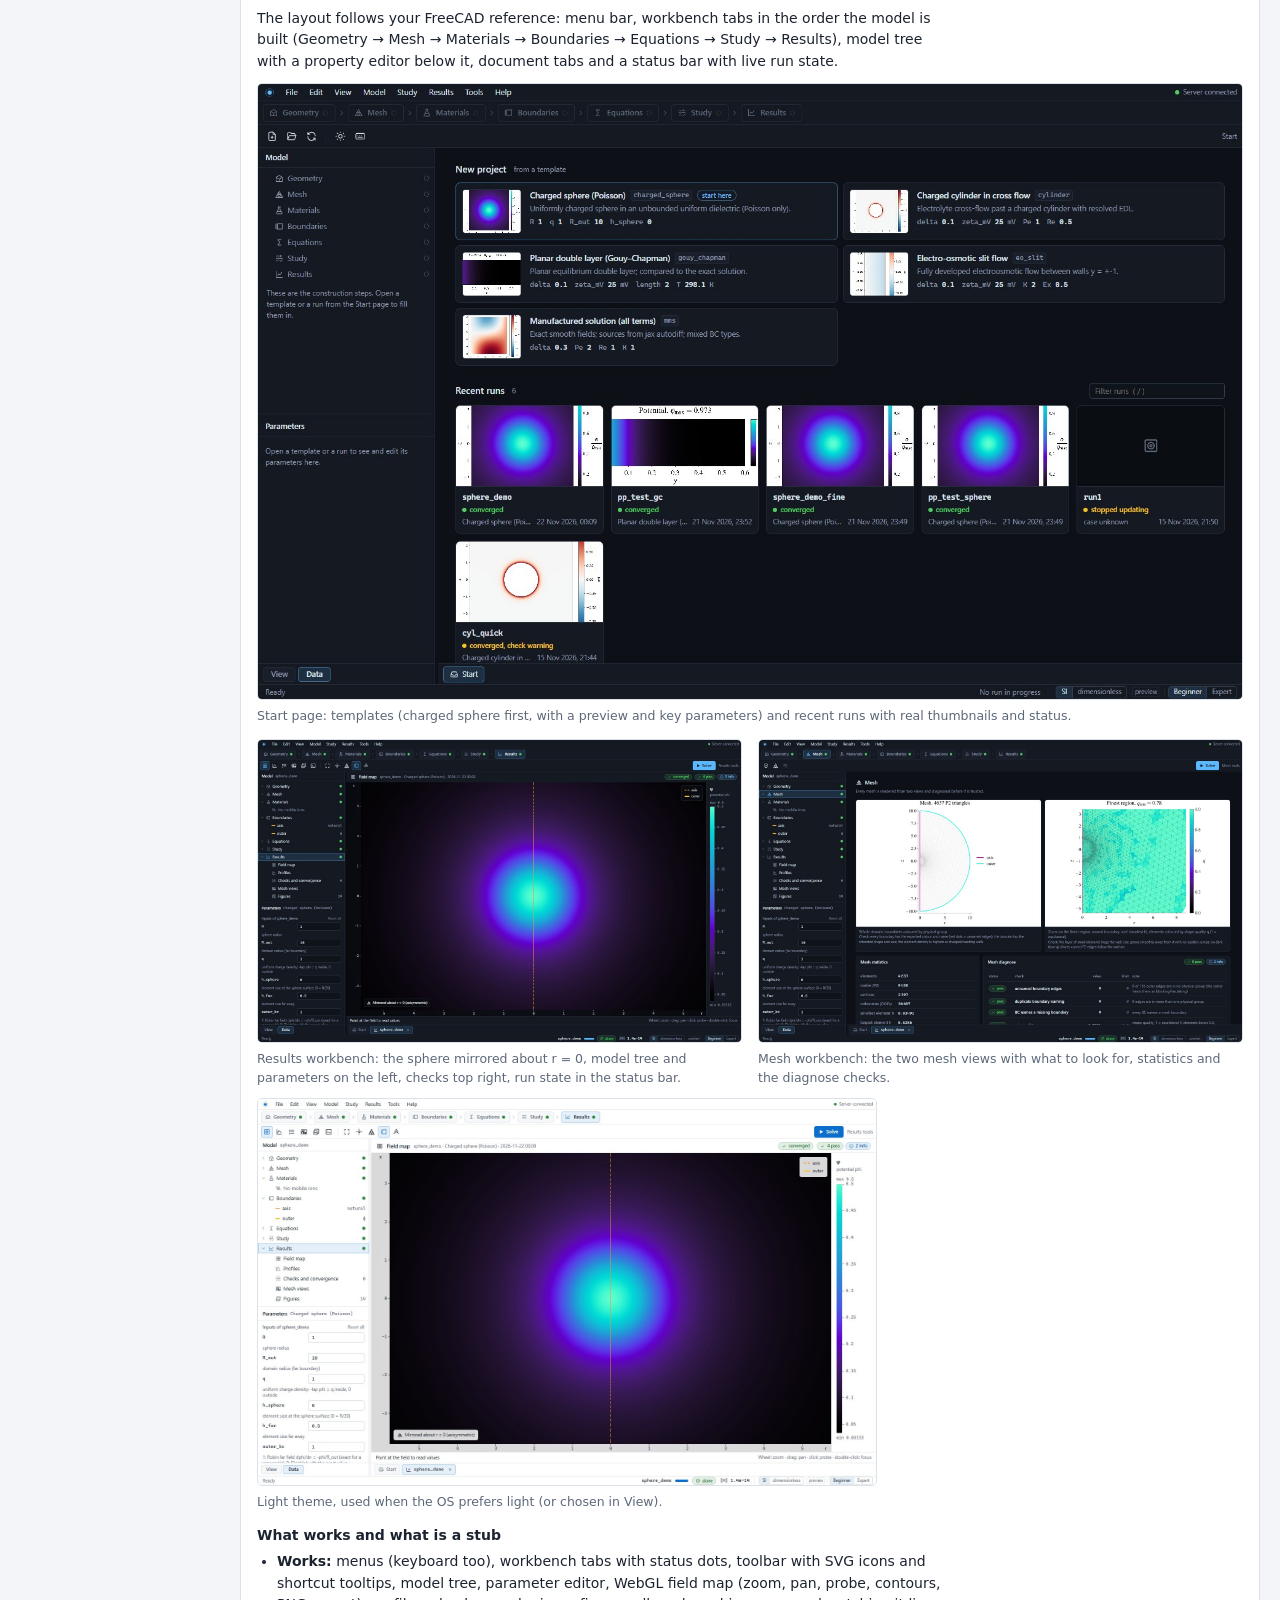
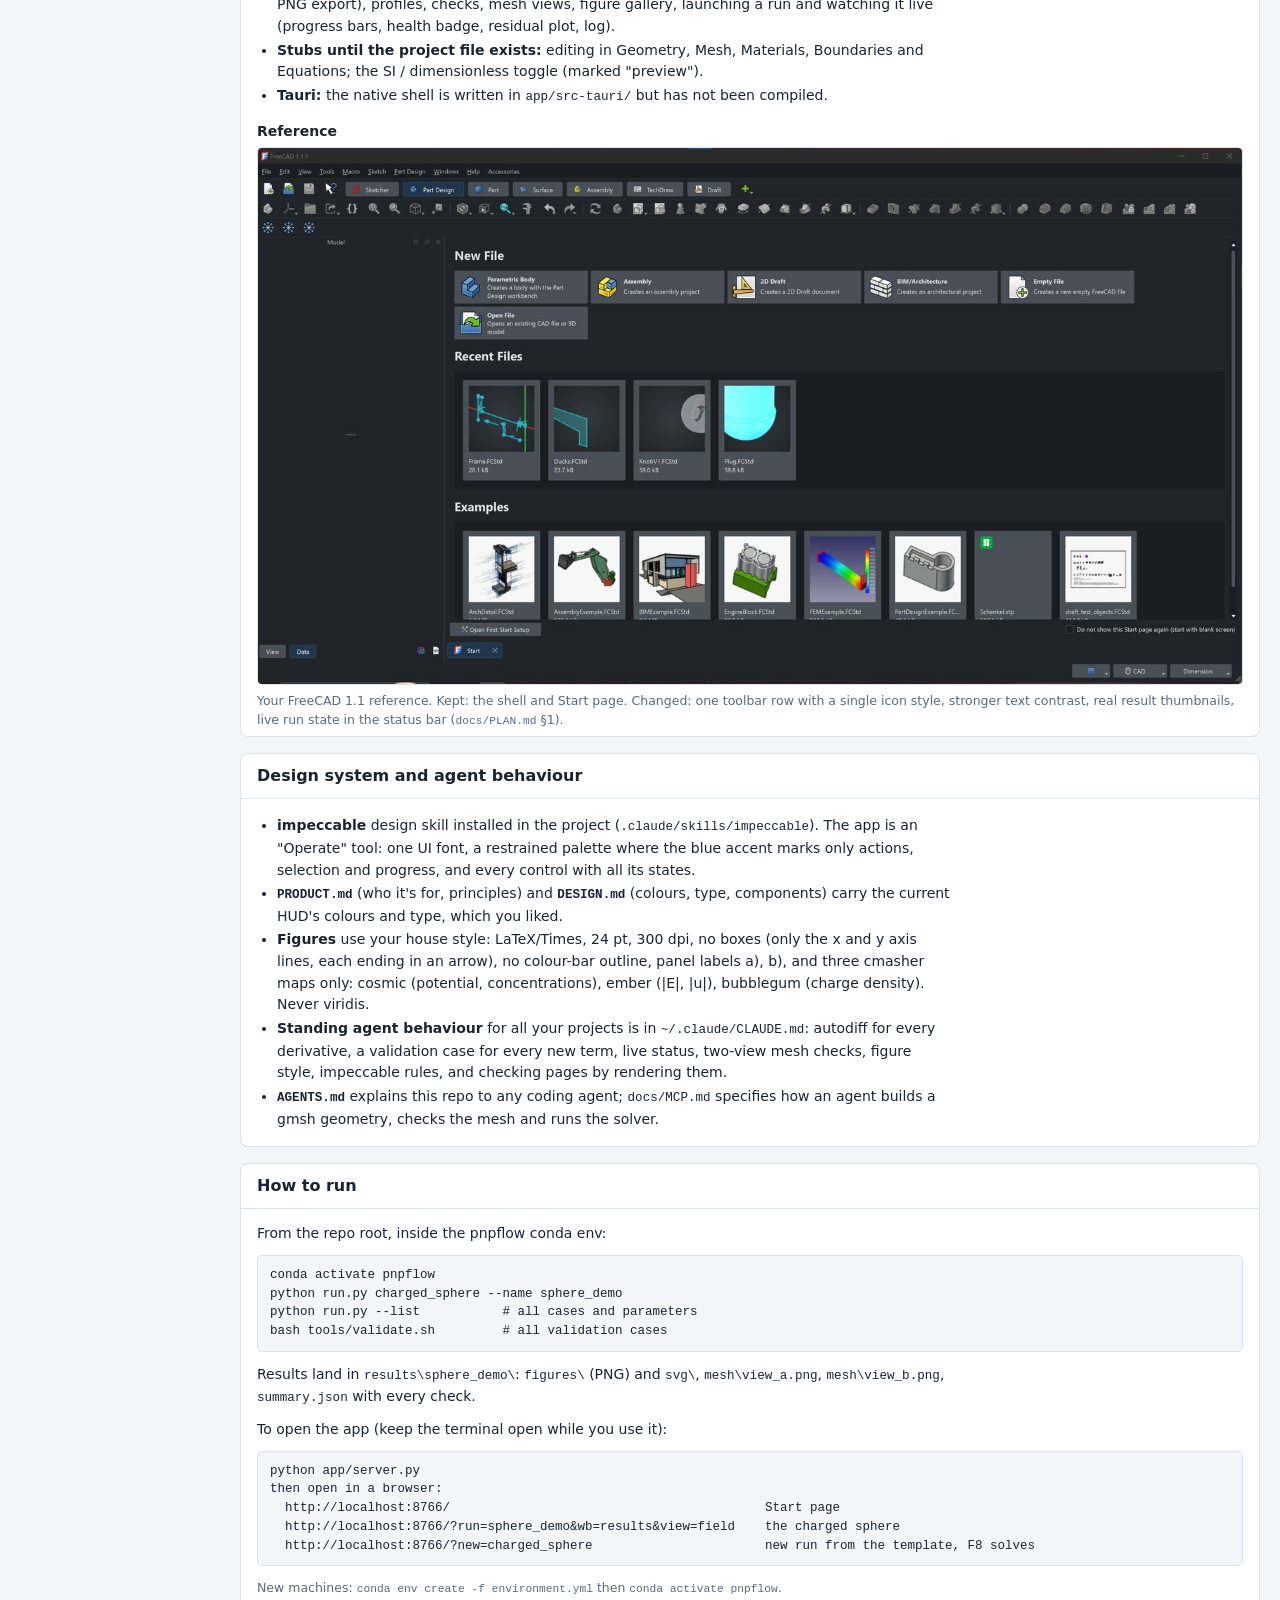
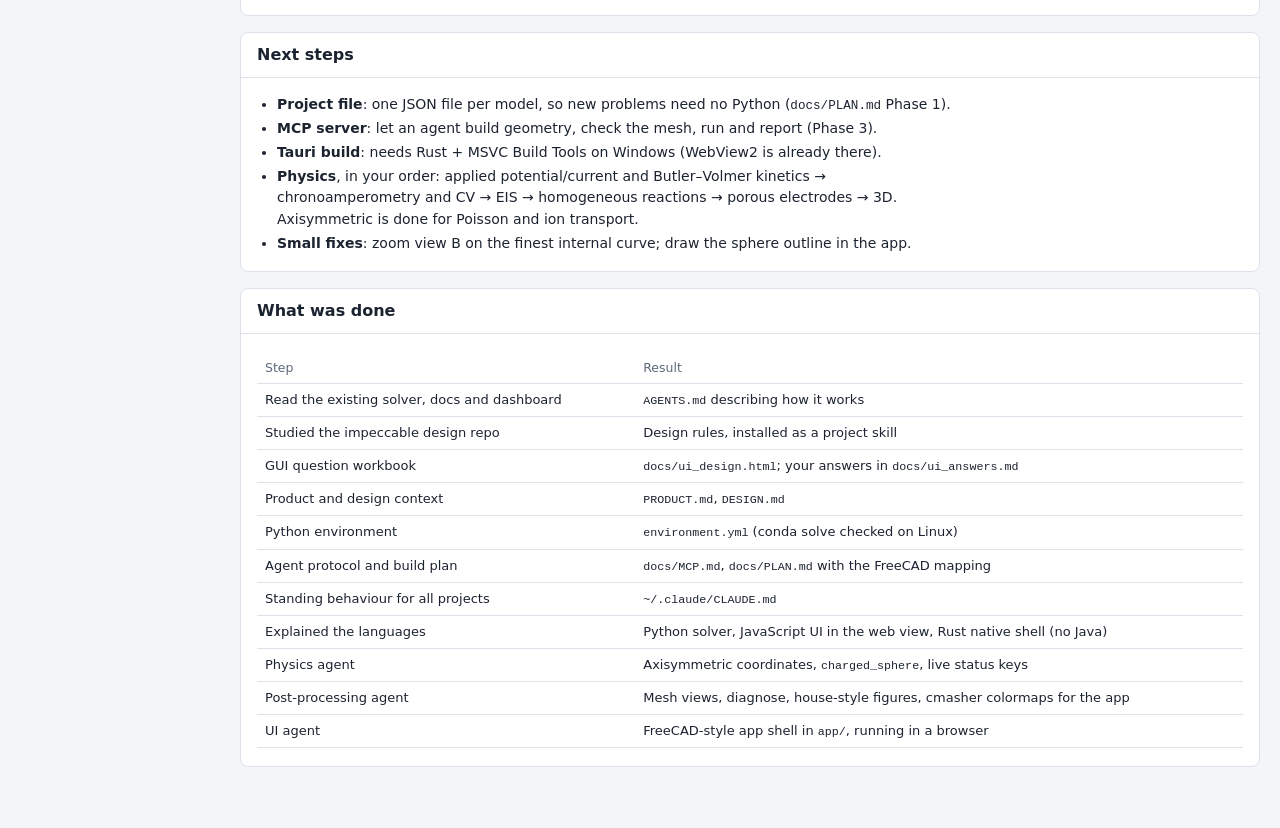
==== commit 4f60dda4: "PNP simulation for narrow pore created" ====
--- a/docs/summary.html
+++ b/docs/summary.html
@@ -373,15 +373,15 @@
 <section class="panel" id="run">
   <header><h2>How to run</h2></header>
   <div class="body">
-    <p>From a Windows terminal (the solver runs in WSL):</p>
-<pre>cd C:\Users\Gnome\Desktop\VMBox\pnpflow
-wsl -d Debian -- bash tools/wsl_run.sh python run.py charged_sphere --name sphere_demo
-wsl -d Debian -- bash tools/wsl_run.sh python run.py --list           # all cases and parameters
-wsl -d Debian -- bash tools/wsl_run.sh bash tools/validate.sh         # all validation cases</pre>
+    <p>From the repo root, inside the pnpflow conda env:</p>
+<pre>conda activate pnpflow
+python run.py charged_sphere --name sphere_demo
+python run.py --list           # all cases and parameters
+bash tools/validate.sh         # all validation cases</pre>
     <p>Results land in <code>results\sphere_demo\</code>: <code>figures\</code> (PNG) and <code>svg\</code>,
       <code>mesh\view_a.png</code>, <code>mesh\view_b.png</code>, <code>summary.json</code> with every check.</p>
     <p>To open the app (keep the terminal open while you use it):</p>
-<pre>wsl -d Debian -- bash tools/wsl_run.sh python app/server.py
+<pre>python app/server.py
 then open in a browser:
   http://localhost:8766/                                          Start page
   http://localhost:8766/?run=sphere_demo&amp;wb=results&amp;view=field    the charged sphere
